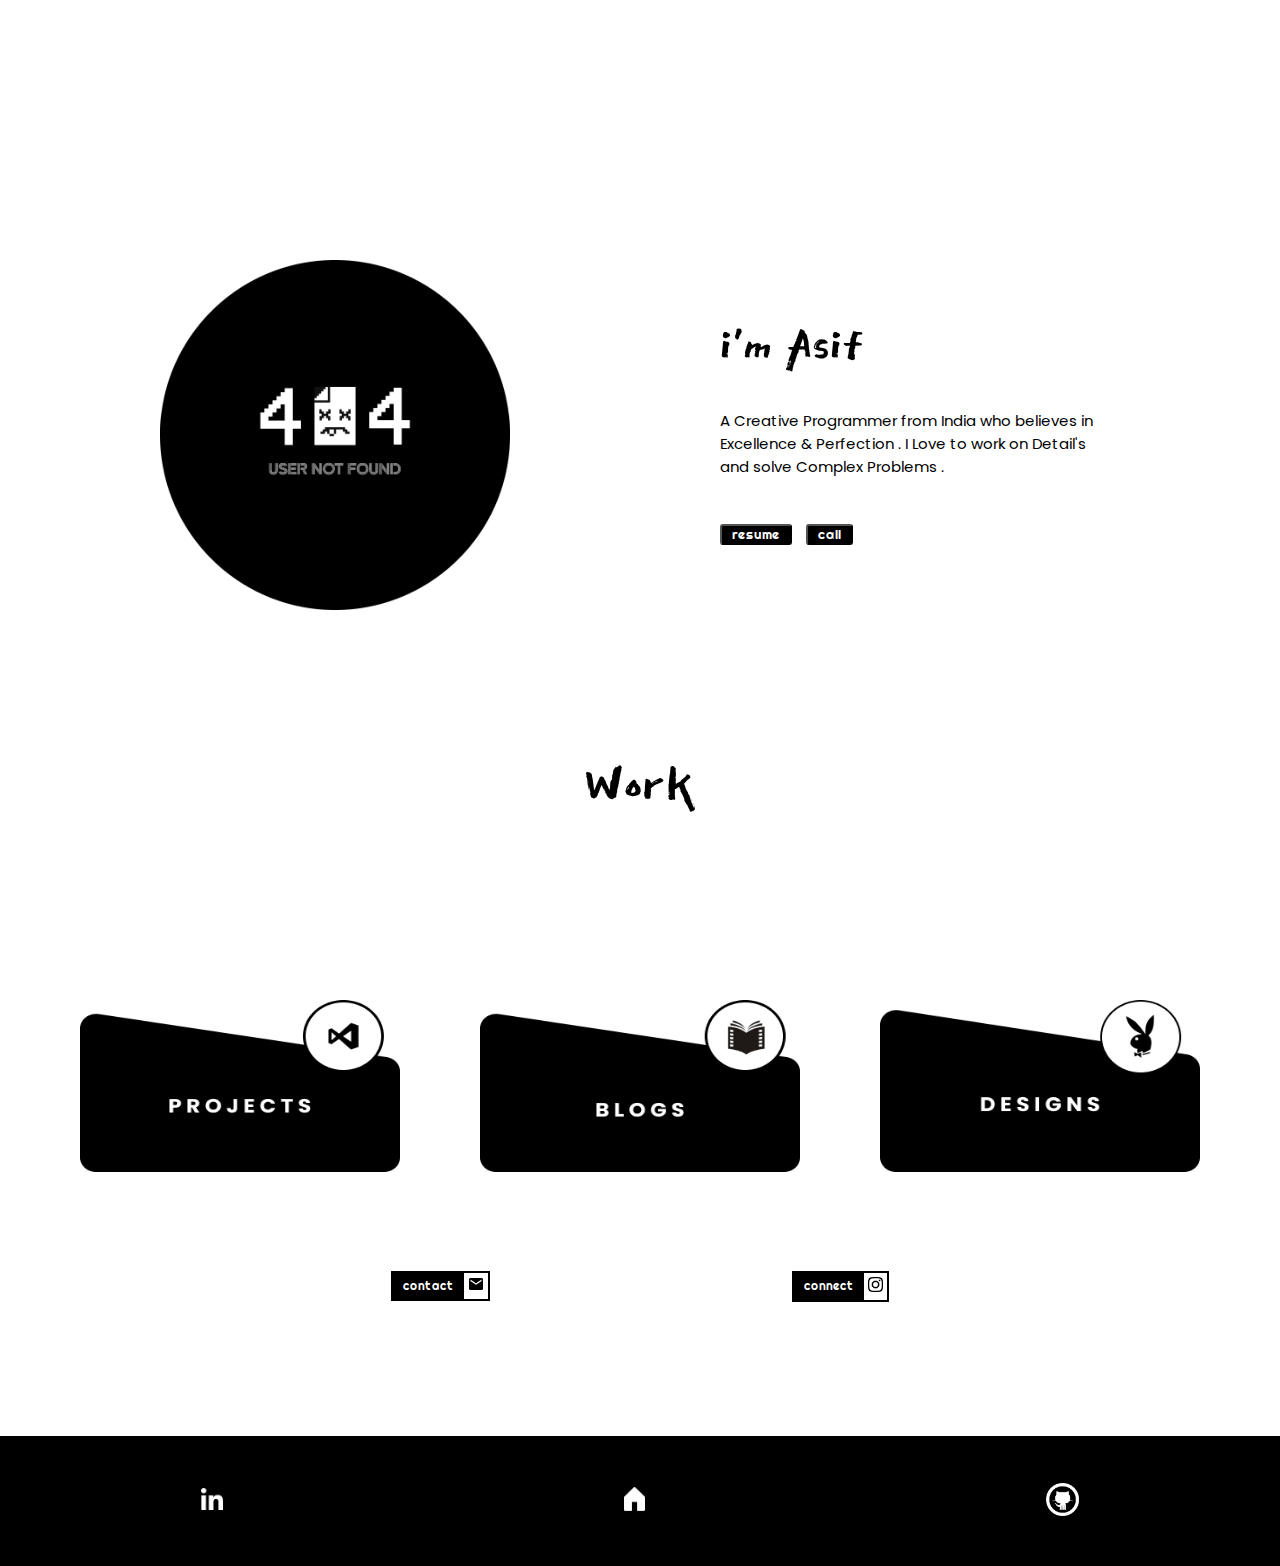
==== index.html @ c8dc8716 "Add files via upload" ====
<!DOCTYPE html>
<html lang="en">

<head>
    <meta charset="UTF-8">
    <meta name="viewport" content="width=device-width, initial-scale=1.0">
    <link rel="shortcut icon" href="assets/images/travel-camping_icon-icons.com_48416.ico" />
    <link rel="preconnect" href="https://fonts.gstatic.com">
    <link rel="preconnect" href="https://fonts.gstatic.com">
    <link rel="preconnect" href="https://fonts.gstatic.com">
    <link
        href="https://fonts.googleapis.com/css2?family=East+Sea+Dokdo&family=Poppins:wght@500&family=Righteous&display=swap"
        rel="stylesheet">
    <link rel="stylesheet" href="https://unpkg.com/aos@next/dist/aos.css" />
    <link rel="stylesheet" href="/style.css">



    <title>A S I F</title>
</head>

<body>
    <div class="content">
        <!-- data-aos="fade-right" -->

        <!-- home------------------------------------------------------------- -->
        <img src="/assets/images/FORR.png" alt="">
        <div class="intro">
            <h2>i'm Asif</h2>

            <p>A Creative Programmer from India who believes in<br>Excellence & Perfection . I Love to work on
                Detail's <br> and solve Complex Problems .</p>
            <div class="z">
                <button>
                    <p2><a href="/assets/resume.pdf">resume</a> </p2>

                </button>
                <button>

                    <a href="tel:+91703-672-7179"> <p2 #hh >call</p2></a>

                </button>
            </div>
        </div>
        <!-- home------------------------------------------------------------- -->
        <!-- data-aos="fade-up" -->

        <div class="w">
            <h2>Work</h2>
        </div>


        <!-- data-aos="fade-right"   /assets/images/Vector.png -->
        <!-- data-aos="fade-up" -->
        <!-- data-aos="fade-left" -->

        <!-- boxes-------------------------------------------------------------- -->
        <div class="box">
            <div class="one">
                <a href="/bootstap.html"> <img src="/assets/images/one.png" alt=""></a>
            </div>
            <div class="two">
                <a href="/p.html"> <img src="/assets/images/two.png" alt=""></a>
            </div>
            <div class="three">
                <a href="https://www.behance.net/xyz_asif"> <img src="/assets/images/three.png" alt=""></a>
            </div>

        </div>

        <!-- boxes-------------------------------------------------------------- -->
        <!-- contact--------------------------------------------------- -->

        <div class="c">
            <div class="a">

                <div class="x">
                    <a href="mailto:connectasifshaik.com">
                        <p>contact</p>
                    </a>
                </div>
                <a href="mailto:connectasifshaik.com"> <img src="/assets/images/vv.jpg" alt=""></a>

            </div>

            <div class="b">

                <div class="y">
                    <a href="https://www.instagram.com/xyz_coded/?hl=en">
                        <p>connect</p>
                    </a>
                </div>
                <a href="https://www.instagram.com/xyz_coded/?hl=en"> <img src="/assets/images/bv.jpg" alt=""></a>
            </div>

        </div>


        <!-- contact--------------------------------------------------- -->
        <footer>
            <div class="phone">
                <a href="https://www.linkedin.com/in/xyz-asif/"><img src="/assets/images/kik.png" alt=""></a>
            </div>
            <div class="home">
                <a href="./"> <img src="/assets/images/homee.png" alt=""></a>
            </div>
            <div class="back">
                <a href="https://github.com/xyz-asif" onclick="history.go(-1)"><img src="/assets/images/git.png" alt=""></a>
            </div>
        </footer>

    </div>






</body>

</html>
---- style.css ----
*{
    margin: 0;
    padding: 0;
    box-sizing: border-box;
}
body{
    max-width: 1920px;
}

/* font-family: 'East Sea Dokdo', cursive;
font-family: 'Poppins', sans-serif;
font-family: 'Righteous', cursive; */
/* 1440,1024,991,767,575,420,375 */
.content{
    display: grid;
    grid-template-columns: repeat(16,1fr);
    grid-template-rows: repeat(10,minmax(130px,auto));
 
   
}

img{
    grid-column: 4/9;
    grid-row: 3/4;
    width: 420px;
    height: 420px;
  
}

.intro{
    display: grid;
    grid-template-columns: repeat(6,1fr);
    grid-template-rows: repeat(8,minmax(10px,auto));
    grid-column: 10/15;
    grid-row: 3/4;
    align-items: center;
    margin-top: 30px;
}
.intro h2{
    grid-column: 1/6;
    grid-row: 2/3;
    font-size: 72px;
    font-family: 'East Sea Dokdo', cursive;
    font-weight: 300;
    
}

.intro p{
    padding-top: 20px;
    grid-column: 1/7;
    grid-row: 3/4;
    font-size: 20px;
    font-family: 'Poppins', sans-serif;
}

.intro .z{
    grid-column: 1/3;
    grid-row: 4/5;
    margin-top: 40px;
}

button{
    background-color: black;
    color: white;
    font-family: 'Righteous', cursive;
    border-radius: 3px;
    margin-right: 10px;
  
}
button a{
    text-decoration: none;
    color: white;
}
button a:active{
    color: white;
} 
button a:visited{
    color: white;
}
button p2{
    padding: 10px ;
    
}

button img{
    width: 12px;
    height: 10px;
    padding-left: 3px;
}
.w{
    grid-column: 2/16;
    grid-row: 5/6;
    text-align: center;
    align-items: center;
    
}
.w h2{
    font-family: 'East Sea Dokdo', cursive;
    font-size: 70px;
    font-weight: 300;

}
.box{
    grid-column: 2/16;
    grid-row: 7/8;
    display: flex;
    justify-content: space-between;
}

.box .one img{
    width: 356px;
    height: 214px ;
}
.box .two img{
    width: 356px;
    height: 214px ;
}
.box .three img{
    width: 356px;
    height: 214px ;
}
.c{
    margin-top: 90px;
    grid-column: 4/14;
    grid-row:8/9 ;
    align-items: center;
    text-align: center;
    display: flex;
    justify-content: space-around;
}

.c a{
    color: white;
    text-decoration: none;
}
.c .a {
    display: flex;
    border: solid black 2px;
}
.c .b {
    display: flex;
    border: solid black 2px;
}
.c .a .x{
    background-color: black;
    color: white;
}
.c .b .y{
    background-color: black;
    color: white;
}
.c .a .x p{
    font-family: 'Righteous', cursive;
    margin: 5px 10px;
    font-size: 12px;
}
.c .b .y p{
    font-family: 'Righteous', cursive;
    margin: 5px 10px;
    font-size: 12px;
}
.c .a  img{
    width: 14px;
    height: 12px;
    margin: 5px ;
}
.c .b  img{
    width: 15px;
    height: 15px;
    margin: 4px;
}


footer{
    grid-column: 1/17;
    grid-row: 10/11;
    background-color: black;
    display: flex;
    justify-content: space-around;
    align-items: center;
}

footer .phone img{
    width: 22px;
    height: 22px;
}
footer .home img{
    width: 20.66px;
    height: 24px;
}
footer .back img{
    width: 33px;
    height: 33px;
}
@media only screen and (max-width: 1740px){
    .intro{
        grid-column: 10/17;
    }
    .box .one img{
        width: 356px;
        height: 214px ;
    }
    .box .two img{
        width: 356px;
    height: 214px ;
    }
    .box .three img{
        width: 356px;
        height: 214px ;
    }
}

@media only screen and (max-width: 1700px){
    img{
        grid-column: 4/9;
        grid-row: 3/4;
        width: 370px;
        height: 370px;
        
    }
    .intro h2{
        font-size: 60px;
        font-family: 'East Sea Dokdo', cursive;
        font-weight: 300;
    }
    .intro p{
        padding-top: 20px;
        font-size: 15px;
        font-family: 'Poppins', sans-serif;
    }

}
@media only screen and (max-width: 1540px){
        
    img{
        grid-column: 4/9;
        grid-row: 3/4;
        width: 370px;
        height: 370px;   
    }
    .box .one img{
        width: 350px;
        height: 188px ;
    }
    .box .two img{
        width: 350px;
        height: 188px ;
    }
    .box .three img{
        width: 350px;
        height: 188px ;
    }
}
@media only screen and (max-width: 1350px){
    img{
        grid-column: 3/8;
        grid-row: 3/4;
        width: 350px;
        height: 350px;   
    }
    .box .one img{
        width: 320px;
        height: 172px ;
    }
    .box .two img{
        width: 320px;
        height: 172px ;
    }
    .box .three img{
        width: 320px;
        height: 172px ;
    }
}
@media only screen and (max-width: 1220px){
    .box .one img{
        width: 300px;
        height: 161px ;
    }
    .box .two img{
        width: 300px;
        height: 161px ;
    }
    .box .three img{
        width: 300px;
        height: 161px ;
    }
}
@media only screen and (max-width: 1100px){
    .box .one img{
        width: 270px;
        height: 145px ;
    }
    .box .two img{
        width: 270px;
        height: 145px ;
    }
    .box .three img{
        width: 270px;
        height: 145px ;
    }
}
@media only screen and (max-width: 1020px){
    .content{
        margin-top: 60px;
    }
    img{
        
        grid-column: 6/17;
        grid-row: 1/2;
        width: 370px;
        height: 370px;   
    }
    .intro{
       
        grid-column: 6/15;
        grid-row: 2/4;
      
    }
    .w{
        grid-column: 2/16;
        grid-row: 4/5;
        text-align: center;
        align-items: center;
        
    }
    .box{
        flex-direction: column;
        align-items: center;
        grid-row: 5/8;
    }

    .box .one img{
        width: 350px;
        height: 188px ;
        margin-bottom: 50px;
    }
    .box .two img{
        width: 350px;
        height: 188px ;
        margin-bottom: 50px;
    }
    .box .three img{
        width: 350px;
        height: 188px ;
    }
}

@media only screen and (max-width: 810px){
    img{
        grid-column: 5/17;
        grid-row: 1/2;
        width: 370px;
        height: 370px;   
    }
    .intro{
       
        grid-column: 5/15;
        grid-row: 2/4;
      
    }
}
@media only screen and (max-width: 750px){footer .phone img{
    width: 22px;
    height: 22px;
}
footer .home img{
    width: 21px;
    height: 23px;
}
footer .back img{
    width: 28px;
    height: 28px;
}}

@media only screen and (max-width: 715px){
    img{
        grid-column: 5/17;
        grid-row: 1/2;
        width: 340px;
        height: 340px;
        
    }
    .intro{
       
        grid-column: 5/16;
        grid-row: 2/4;
      
    }
    .intro p{
        font-size: 15px;
 
    }
}

@media only screen and (max-width: 645px){
    img{
        grid-column: 4/17;
        grid-row: 1/2;
        width: 340px;
        height: 340px;
        
    }
    .intro{
       
        grid-column: 4/16;
        grid-row: 2/4;
      
    }
}

@media only screen and (max-width: 600px){
    img{
         
        width: 320px;
        height: 320px;
        
    }
}
@media only screen and (max-width: 590px){
    /* .intro{
        padding-left: 20px;
    } */
    .intro{
        grid-column: 4/16;
    }
  
    .intro h2{
        
        font-size: 62px;
        
    }
     button{
        margin-right: 7px;
        
    }
} 
@media only screen and (max-width: 590px){
   .z {
       display: flex;
       grid-column: 1/7;
      
   }
   .intro p{
    font-size: 13px;
   }

   button p2{
    font-size: 12px;
   }
}
@media only screen and (max-width: 530px){
    button img{
        width: 10px;
        height: 8px;
        padding-left: 3px;
    }
}
/* button img{
    width: 12px;
    height: 10px;
    padding-left: 3px;
} */
@media only screen and (max-width: 515px){
    /* button p2{
        font-size: 10px;
        
        padding-bottom: 5px;
       } */
       /* .z #bb button p2{
           padding-left: 15px;
       } */
     
    .z button img{
        display: none;
       
       
        /* width: 9px;
        height: 7px; */
    }
}
@media only screen and (max-width: 475px){
    img{
        grid-column: 3/17;
        grid-row: 1/2;
        width: 340px;
        height: 340px;
        
    }
    .intro{
        grid-column: 3/16;
    }
    .c{
        
        grid-column: 2/16;
        grid-row:8/9 ;
       
    }
}

@media only screen and (max-width: 430px){
    .content{
      
        grid-template-rows: repeat(9,minmax(130px,auto));
     
       
    }
    img{
        grid-column: 3/17;
        grid-row: 1/2;
        width: 300px;
        height: 300px;
        
    }
    .intro{
        grid-column: 3/16;
    }
    .w{
        grid-column: 2/16;
        grid-row: 4/5;
        text-align: center;
        align-items: center;
        
    
    }
    .box{
        grid-column: 1/17;
        grid-row: 5/8;
        
    }
    .c{
        margin-top: 10px;
       
    }
    /* kjhkljhjklhkl */
    footer{
        
        grid-column: 1/17;
        grid-row: 9/10;
  
}
footer .phone img{
    width: 19px;
    height: 19px;
}
footer .home img{
    width: 18px;
    height: 20px;
}
footer .back img{
    width: 24px;
    height: 24px;
}
}
/* @media only screen and (max-width: 405px){
    .intro p{
        font-weight: 800px;
        font-size: 12px;
        font-family: 'Poppins', sans-serif;
    }
} */

@media only screen and (max-width: 406px){
    .intro p{
        font-weight: 800px;
        font-size: 12px;
        font-family: 'Poppins', sans-serif;
    }
}
@media only screen and (max-width: 375px){
    .content{
      
        grid-template-rows: repeat(9,minmax(130px,auto));
     
       
    }
    img{
        grid-column: 3/17;
        grid-row: 1/2;
        width: 250px;
        height: 250px;
        margin-left: 20px;
        
    }
    .w{
        grid-column: 2/16;
        grid-row: 4/5;
        text-align: center;
        align-items: center;
        
    
    }
    .w h2{
        font-family: 'East Sea Dokdo', cursive;
        font-size: 45px;
        font-weight: 200px;
        
    }
    .intro{
        grid-column: 3/16;
        margin-left: 20px;
    }
    .intro p{
        font-weight: 800px;
        font-size: 10px;
        font-family: 'Poppins', sans-serif;
    }
    .box{
        grid-column: 1/16;
        grid-row: 5/8;
        
    }
    .box .one img{
        width: 270px;
        height: 140px ;
    }
    .box .two img{
        width: 270px;
        height: 140px ;
    }
    .box .three img{
        width: 270px;
        height: 140px ;
    }
    footer{
        
            grid-column: 1/17;
            grid-row: 9/10;
      
    }
    footer .phone img{
        width: 18px;
        height: 18px;
        margin-left: 0px; 
    }
    footer .home img{
        width: 17px;
        height: 19px;
        margin-left: 0px; 
    }
    footer .back img{
        width: 23.5px;
        height: 23.5px;
        margin-left: 0px; 
    }
}

@media only screen and (max-width: 360px){
    .content{
      
        grid-template-rows: repeat(8,minmax(130px,auto));
     
       
    }
    img{
        grid-column: 2/17;
        grid-row: 1/2;
        width: 230px;
        height: 230px;
        
        margin-left: 30px;
    }
    .intro{
        grid-column: 2/16;
        margin-left: 30px;
    }
    .intro p{
        font-weight: 800px;
        font-size: 10px;
        font-family: 'Poppins', sans-serif;
    }
    /* .intro p{
        font-size: 8px;
    } */
    .w{
        grid-column: 2/16;
        grid-row: 4/5;
        text-align: center;
        align-items: center;
    
    }
    .w h2{
        font-family: 'East Sea Dokdo', cursive;
        font-size: 50px;
        font-weight: 200px;
        font-weight: 300;
    }
    .box{
        grid-column: 1/15;
        grid-row: 5/7;
        
    }
    .box .one img{
        width: 240px;
        height: 130px ;
    }
    .box .two img{
        width: 240px;
        height: 130px ;
    }
    .box .three img{
        width: 240px;
        height: 130px ;
    }
    .c{
        margin-top: 10px;
        grid-column: 4/14;
        grid-row:7/8 ;
       
    }
    /* changed here */
    footer{
        grid-column: 1/17;
         grid-row: 8/9; 
         /* margin-left: 0px; */
    }
    footer .phone img{
        width: 16px;
        height: 16px;
        margin-left: 0px; 
    }
    footer .home img{
        width: 15px;
        height: 17px;
        margin-left: 0px; 
    }
    footer .back img{
        width: 22px;
        height: 22px;
        margin-left: 0px; 
    }
}

/* @media only screen and (max-width: 340px){
   .intro p{
       font-size: 8px;
   }
} */
@media only screen and (max-width: 325px){
    .intro p{
        font-weight: 800px;
        font-size: 9px;
        font-family: 'Poppins', sans-serif;
    }  
}
@media only screen and (max-width: 320px){
  
    img{
        grid-column: 2/17;
        grid-row: 1/2;
        width: 220px;
        height: 220px;
    }
    .intro{
        grid-column: 2/16;
        margin-left: 30px;
    }
    .w{
        grid-column: 2/16;
        grid-row: 4/5;
        text-align: center;
        align-items: center;
    
    }
    .w h2{
        font-family: 'East Sea Dokdo', cursive;
        font-size: 50px;
        font-weight: 200px;
        font-weight: 300;
    }
    .box{
        grid-column: 1/15;
        grid-row: 5/7;
        
    }
    .box .one img{
        width: 220px;
        height: 120px ;
    }
    .box .two img{
        width: 220px;
        height: 120px ;
    }
    .box .three img{
        width: 220px;
        height: 120px ;
    }
    .c{
        margin-top: 10px;
        grid-column: 4/14;
        grid-row:7/8 ;
       
    }
    .intro .z{
        grid-column: 1/7;
        grid-row: 4/5;
        margin-top: 40px;
    }
    footer .phone img{
        width: 15px;
        height: 15px;
        margin-left: 0px; 
    }
    footer .home img{
        width: 13px;
        height: 15px;
        margin-left: 0px; 
    }
    footer .back img{
        width: 20px;
        height: 20px;
        margin-left: 0px; 
    }
    
  
}

@media only screen and (max-width: 300px){
    .intro{
        grid-column: 1/16;
        /* margin-left: 25px; */
    }

    .intro p{
        grid-column: 1/16;
    }
    .w{
        grid-column: 2/16;
        grid-row: 4/5;
        text-align: center;
        align-items: center;
    
    }
    .box{
        grid-column: 1/15;
        grid-row: 5/7;
        
    }
    footer .phone img{
        width: 14px;
        height: 14px;
        margin-left: 0px; 
    }
    footer .home img{
        width: 14px;
        height: 16px;
        margin-left: 0px; 
    }
    footer .back img{
        width: 19px;
        height: 19px;
        margin-left: 0px; 
    }
}

/* 
@media only screen and (max-width: 410px){
    .intro{
        grid-column: 3/16;
        
    }
    .intro p{
        font-weight: 800px;
        font-size: 10px;
        font-family: 'Poppins', sans-serif;
    }

} */

/* 4/14 8/ */
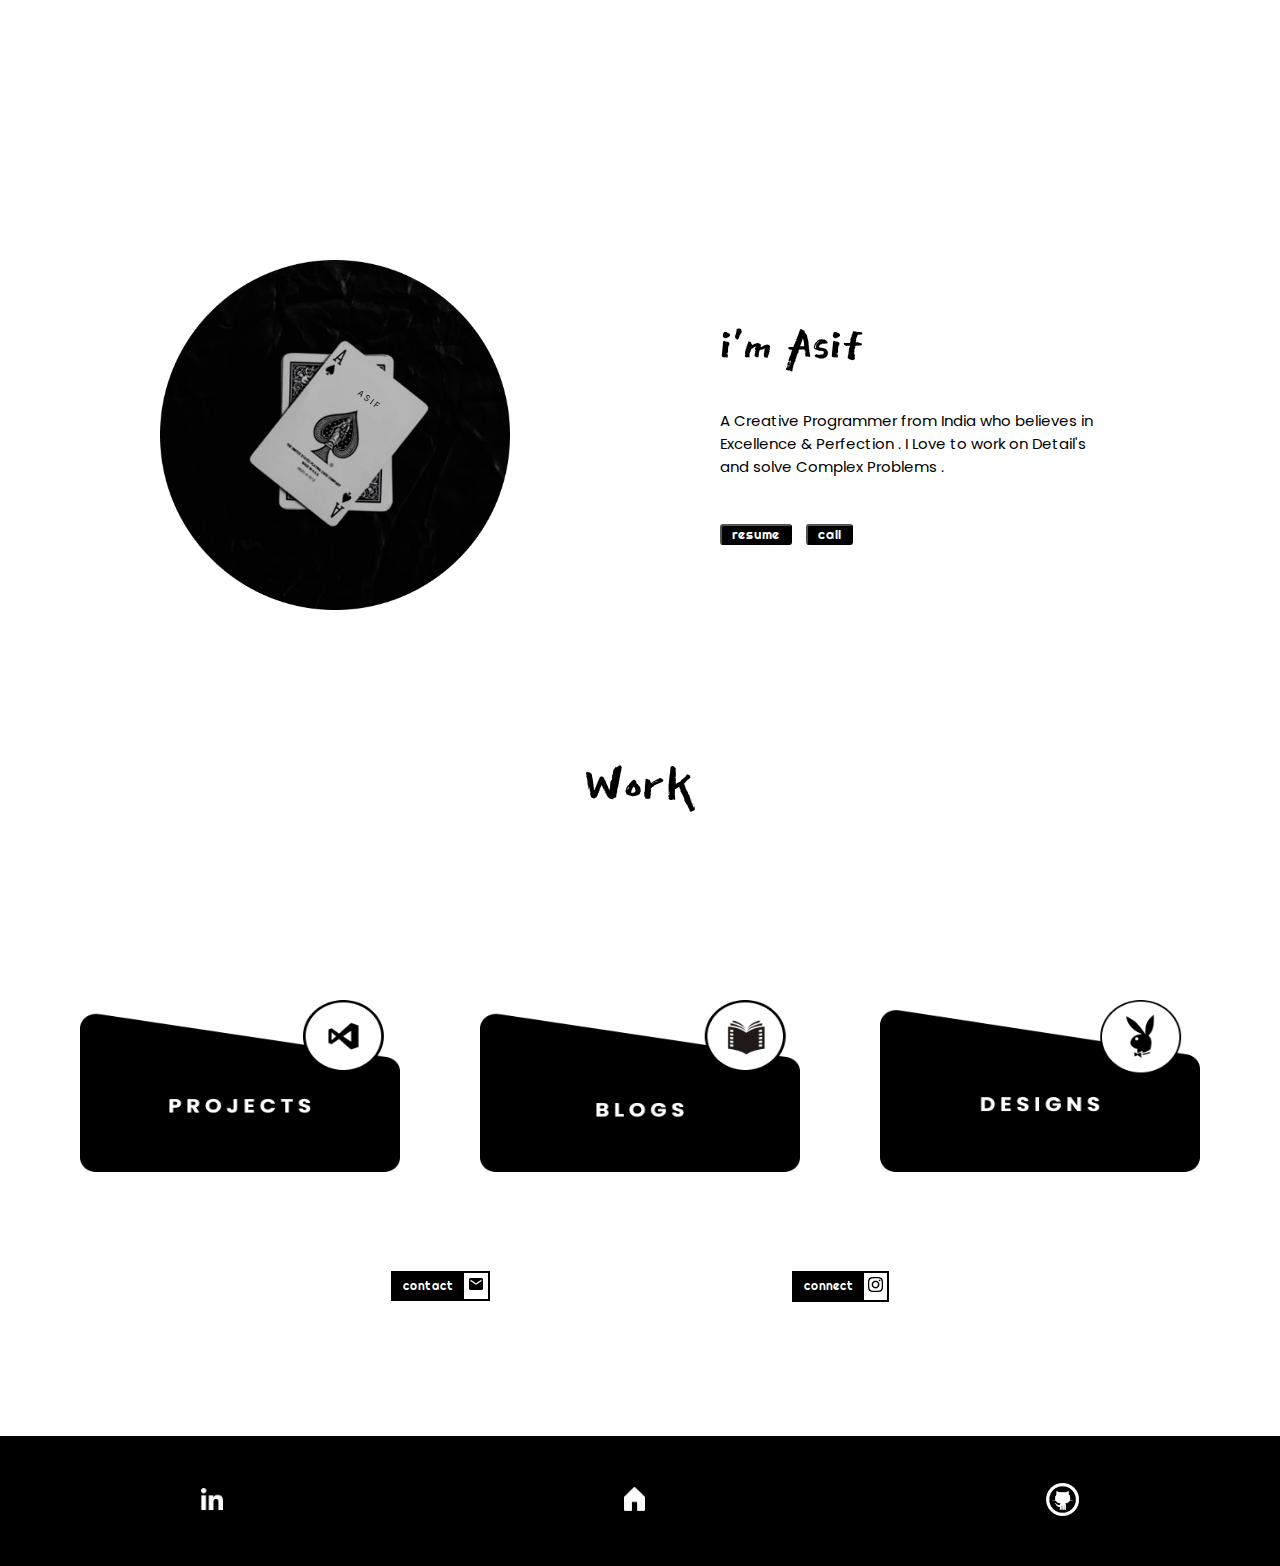
==== commit 29c04cf1: "Update index.html" ====
--- a/index.html
+++ b/index.html
@@ -24,7 +24,7 @@
         <!-- data-aos="fade-right" -->
 
         <!-- home------------------------------------------------------------- -->
-        <img src="/assets/images/FORR.png" alt="">
+        <img src="/assets/images/xxx.png" alt="">
         <div class="intro">
             <h2>i'm Asif</h2>
 
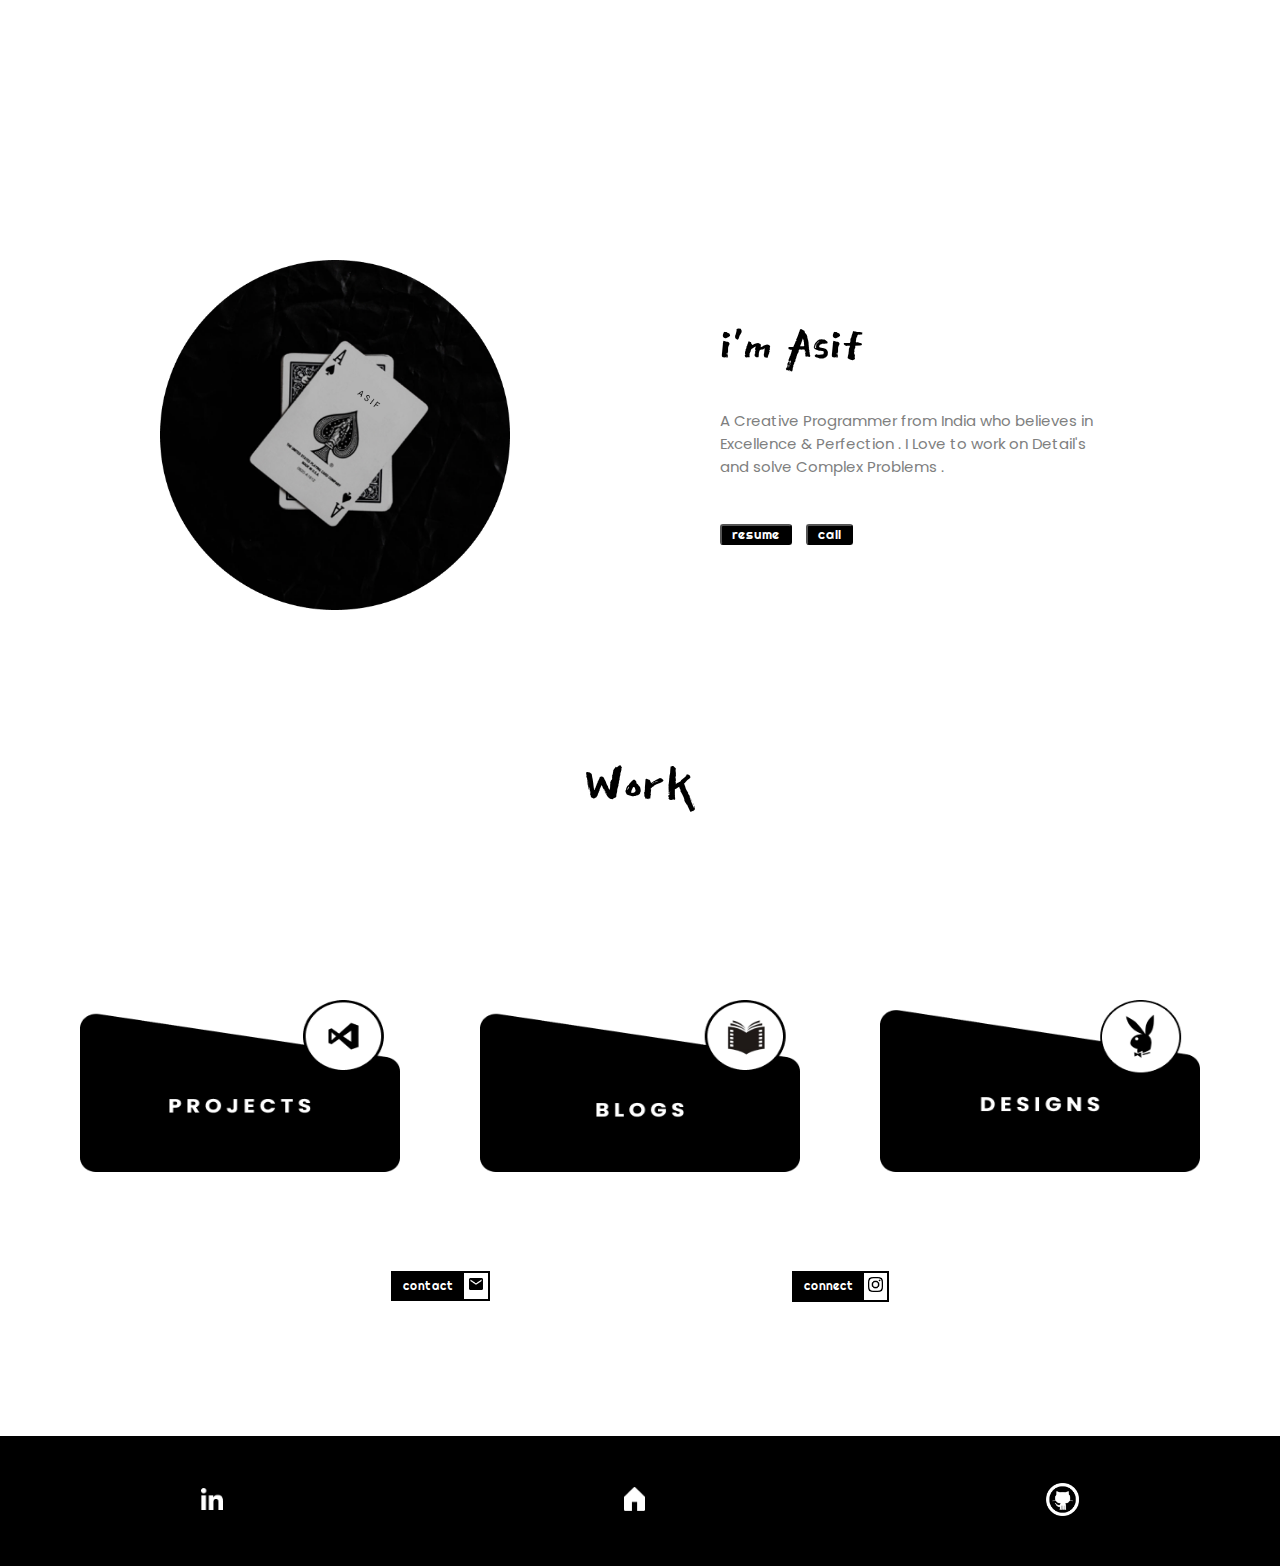
==== commit 38d1b104: "Update index.html" ====
--- a/index.html
+++ b/index.html
@@ -32,7 +32,7 @@
                 Detail's <br> and solve Complex Problems .</p>
             <div class="z">
                 <button>
-                    <p2><a href="/assets/resume.pdf">resume</a> </p2>
+                    <p2><a href="/assets/asifsresume.pdf">resume</a> </p2>
 
                 </button>
                 <button>
--- a/style.css
+++ b/style.css
@@ -49,8 +49,9 @@
     padding-top: 20px;
     grid-column: 1/7;
     grid-row: 3/4;
-    font-size: 20px;
+    font-size: 18px;
     font-family: 'Poppins', sans-serif;
+    color: #807f7f;
 }
 
 .intro .z{
